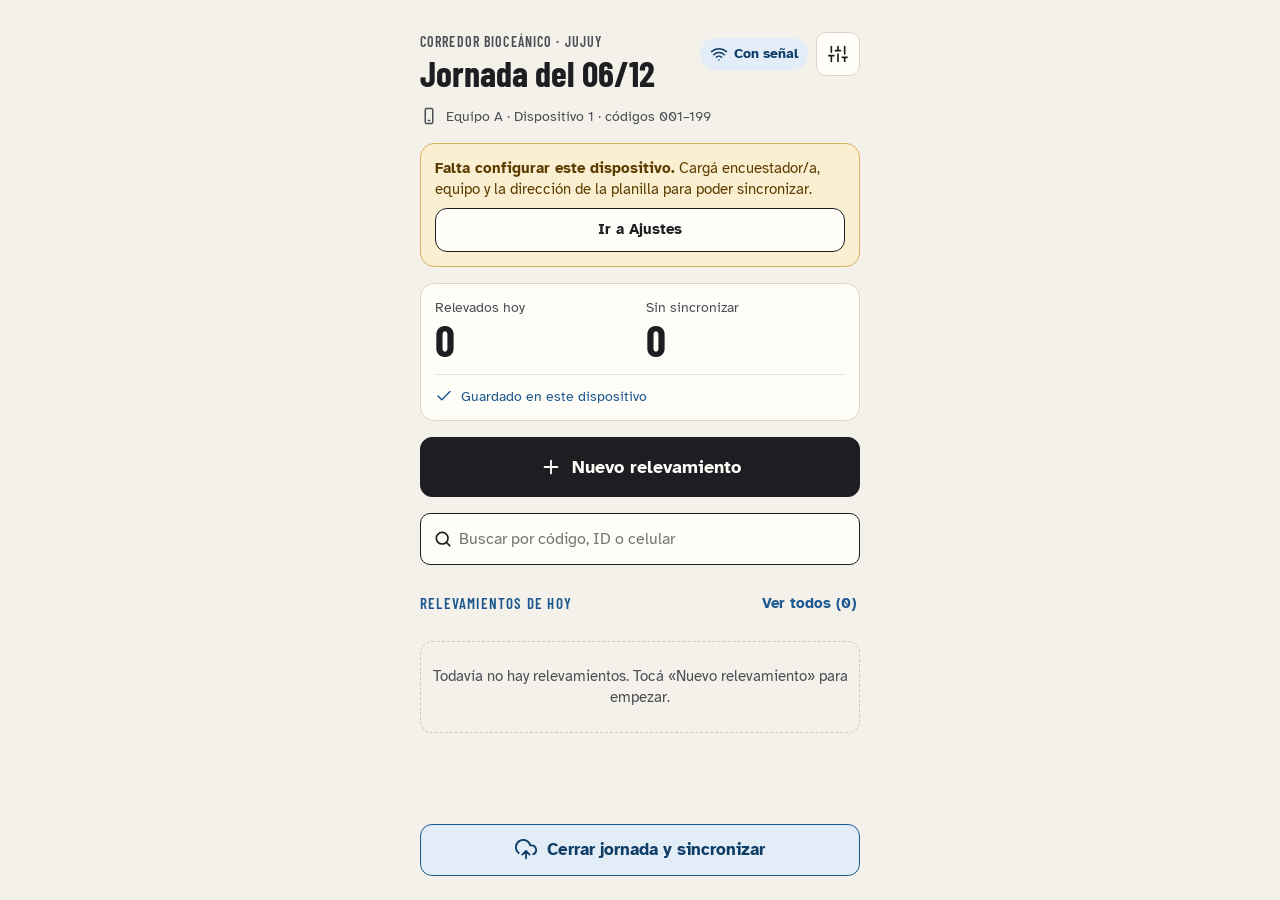
==== index.html @ 430e8801 "Add files via upload" ====
<!doctype html>
<html lang="es">
<head>
<meta charset="utf-8">
<meta name="viewport" content="width=device-width, initial-scale=1, viewport-fit=cover">
<meta name="theme-color" content="#1C1E21">
<meta name="description" content="Relevamiento sociodemográfico y biológico de conductores de camiones del Corredor Bioceánico (Jujuy). Funciona sin conexión.">
<title>Relevamiento · Corredor Bioceánico Jujuy</title>
<link rel="manifest" href="manifest.webmanifest">
<link rel="icon" href="icons/icono-192.png" type="image/png">
<link rel="apple-touch-icon" href="icons/icono-192.png">
<link rel="preconnect" href="https://fonts.googleapis.com">
<link rel="preconnect" href="https://fonts.gstatic.com" crossorigin>
<link rel="stylesheet" href="https://fonts.googleapis.com/css2?family=Atkinson+Hyperlegible:wght@400;700&family=Barlow+Condensed:wght@600;700&family=IBM+Plex+Mono:wght@500&display=swap">
<link rel="stylesheet" href="css/estilos.css">
</head>
<body>
<div id="app" aria-live="polite"><main class="pantalla"><p>Cargando…</p></main></div>
<noscript><p style="padding:20px">Esta aplicación necesita JavaScript activado.</p></noscript>
<script src="js/config.js"></script>
<script src="js/calculos.js"></script>
<script src="js/cuestionario.js"></script>
<script src="js/registro.js"></script>
<script src="js/sync.js"></script>
<script src="js/db.js"></script>
<script src="js/app.js"></script>
</body>
</html>
---- css/estilos.css ----
/* Relevamiento · Corredor Bioceánico Jujuy — estilos de la app de campo */
:root {
  --suelo: #F4F1EA;
  --superficie: #FFFDF8;
  --tinta: #1C1E21;
  --tinta-2: #4A4E54;
  --linea: #DCD6C8;
  --linea-2: #CFC8B8;
  --borde-campo: #8A8F96;
  --azul: #1A588F;
  --azul-osc: #0F3D66;
  --azul-claro: #E3EDF8;
  --ambar: #E8A317;
  --ambar-claro: #FBEFD2;
  --ambar-osc: #5C3D00;
  --error: #9A3412;
  --r1: #EED59B; --r2: #DEA553; --r3: #CA7322; --r4: #A44C1D; --r5: #772C1A;
  --f-texto: 'Atkinson Hyperlegible', 'Segoe UI', system-ui, sans-serif;
  --f-titulo: 'Barlow Condensed', 'Arial Narrow', 'Roboto Condensed', sans-serif;
  --f-mono: 'IBM Plex Mono', ui-monospace, 'Roboto Mono', monospace;
}
* { box-sizing: border-box; }
html, body { margin: 0; background: var(--suelo); color: var(--tinta); }
body { font-family: var(--f-texto); font-size: 16px; line-height: 1.4; -webkit-text-size-adjust: 100%; }
button, input, select, textarea { font: inherit; color: inherit; }
a { color: var(--azul); }
a:hover { color: var(--azul-osc); }
:focus-visible { outline: 3px solid var(--azul); outline-offset: 2px; }
h1[tabindex="-1"]:focus { outline: none; }
[hidden] { display: none !important; }

.pantalla { max-width: 480px; margin: 0 auto; min-height: 100vh; min-height: 100dvh; padding: 20px 20px 24px;
  display: flex; flex-direction: column; gap: 16px; }
.pantalla.ancha { max-width: 720px; }

/* Encabezados */
.ceja { font-family: var(--f-titulo); font-size: 14px; font-weight: 600; letter-spacing: .08em; text-transform: uppercase; color: var(--tinta-2); }
.ceja.azul { color: var(--azul); font-size: 15px; }
h1.titulo { margin: 0; font-family: var(--f-titulo); font-size: 28px; line-height: 1.05; font-weight: 700; }
h1.titulo.grande { font-size: 36px; }
h2.seccion { margin: 0; font-family: var(--f-titulo); font-size: 15px; font-weight: 600; letter-spacing: .08em; text-transform: uppercase; color: var(--azul); }
.barra { display: flex; align-items: center; gap: 12px; min-height: 48px; }
.barra .bloque-titulo { display: flex; flex-direction: column; min-width: 0; flex: 1; }
.cabecera { display: flex; justify-content: space-between; align-items: flex-start; gap: 12px; }
.icono-btn { width: 44px; height: 44px; display: inline-flex; align-items: center; justify-content: center; flex: none;
  border-radius: 10px; color: var(--tinta); background: var(--superficie); border: 1.5px solid var(--linea); cursor: pointer; text-decoration: none; padding: 0; }
svg.ico { width: 20px; height: 20px; fill: none; stroke: currentColor; stroke-width: 2; stroke-linecap: round; stroke-linejoin: round; flex: none; }

.chip-red { display: inline-flex; align-items: center; gap: 6px; padding: 6px 10px; border-radius: 999px; font-size: 14px; font-weight: 700; flex: none; }
.chip-red.sin { background: var(--ambar-claro); color: var(--ambar-osc); }
.chip-red.con { background: var(--azul-claro); color: var(--azul-osc); }
.linea-dispositivo { display: flex; align-items: flex-start; gap: 8px; font-size: 14px; color: var(--tinta-2); }

/* Placas de código */
.placa { font-family: var(--f-mono); font-weight: 500; border: 2px solid var(--tinta); border-radius: 12px; background: var(--superficie);
  padding: 10px 14px; display: flex; flex-direction: column; align-items: center; gap: 2px; }
.placa .valor { font-size: 34px; letter-spacing: .04em; }
.placa .partes { font-family: var(--f-titulo); font-size: 14px; font-weight: 600; letter-spacing: .1em; text-transform: uppercase; color: var(--tinta-2); }
.placa-chica { font-family: var(--f-mono); font-size: 13px; font-weight: 500; padding: 4px 7px; border: 1.5px solid var(--tinta); border-radius: 6px; background: var(--superficie); flex: none; white-space: nowrap; }

/* Tarjetas */
.tarjeta { background: var(--superficie); border: 1.5px solid var(--linea); border-radius: 14px; padding: 14px; display: flex; flex-direction: column; gap: 8px; }
.tarjeta.azul { background: var(--azul-claro); border-color: var(--azul); }
.tarjeta.discontinua { border-style: dashed; border-color: #6B6F75; }
.tarjeta.aviso { background: var(--ambar-claro); border-color: #D9B25F; color: var(--ambar-osc); }
.tarjeta p { margin: 0; font-size: 15px; }
.cifras { display: grid; grid-template-columns: repeat(2, minmax(0, 1fr)); gap: 12px; }
.cifras.tres { grid-template-columns: repeat(3, minmax(0, 1fr)); }
.cifra { display: flex; flex-direction: column; }
.cifra .rotulo { font-size: 14px; color: var(--tinta-2); }
.cifra .numero { font-family: var(--f-titulo); font-size: 44px; line-height: 1; font-weight: 700; display: flex; align-items: center; gap: 8px; }
.cifras.tres .numero { font-size: 34px; }
.punto-pendiente { width: 12px; height: 12px; border-radius: 50%; background: var(--ambar); border: 2px solid var(--ambar-osc); flex: none; display: inline-block; }
.separador { border-top: 1px solid #E6E1D5; padding-top: 12px; }
.ok-linea { display: flex; align-items: center; gap: 8px; font-size: 14px; color: var(--azul); }
.error-linea { display: flex; align-items: center; gap: 8px; font-size: 14px; color: var(--error); }

/* Botones */
.btn { display: flex; align-items: center; justify-content: center; gap: 10px; min-height: 52px; padding: 0 16px; border-radius: 12px;
  font-size: 17px; font-weight: 700; text-decoration: none; cursor: pointer; border: 1.5px solid var(--tinta); background: var(--superficie); color: var(--tinta); }
.btn.primario { background: var(--tinta); color: var(--superficie); min-height: 60px; font-size: 18px; }
.btn.azul { background: var(--azul); border-color: var(--azul); color: #fff; }
.btn.azul-claro { background: var(--azul-claro); border-color: var(--azul); color: var(--azul-osc); }
.btn.chico { min-height: 44px; font-size: 15px; padding: 0 12px; }
.btn.peligro { color: var(--error); border-color: var(--error); }
.btn:disabled { opacity: .45; cursor: not-allowed; }
.fila-botones { display: grid; grid-template-columns: minmax(0, 1fr) minmax(0, 2fr); gap: 10px; }
.empujar-abajo { margin-top: auto; }
.pie-fijo { position: sticky; bottom: 0; margin: 0 -20px -24px; padding: 12px 20px 20px; background: linear-gradient(to bottom, rgba(244,241,234,0), var(--suelo) 18px); }

/* Preguntas */
fieldset.pregunta { margin: 0; padding: 0; border: 0; display: flex; flex-direction: column; gap: 8px; min-width: 0; }
fieldset.pregunta legend { padding: 0; margin-bottom: 8px; font-size: 17px; font-weight: 700; line-height: 1.35; }
.num-preg { font-family: var(--f-mono); font-size: 14px; color: var(--azul); margin-right: 6px; }
.opciones { display: flex; flex-direction: column; gap: 8px; }
.opciones.en-linea { flex-direction: row; flex-wrap: wrap; }
.opciones.grilla-2 { display: grid; grid-template-columns: repeat(2, minmax(0, 1fr)); }
.opciones.grilla-3 { display: grid; grid-template-columns: repeat(3, minmax(0, 1fr)); }
.opcion { min-height: 48px; padding: 8px 14px; border-radius: 10px; border: 1.5px solid var(--linea-2); background: var(--superficie);
  color: var(--tinta); font-size: 16px; text-align: left; display: flex; align-items: center; gap: 12px; cursor: pointer; }
.opciones.en-linea .opcion, .opciones.grilla-2 .opcion, .opciones.grilla-3 .opcion { justify-content: center; text-align: center; padding: 8px 12px; }
.opcion[aria-pressed="true"] { border-color: var(--tinta); background: var(--tinta); color: var(--superficie); font-weight: 700; }
.marca { width: 20px; height: 20px; border-radius: 50%; border: 2px solid var(--borde-campo); flex: none; }
.opcion[aria-pressed="true"] .marca { border: 6px solid var(--ambar); background: var(--tinta); }
.marca.cuadrada { border-radius: 5px; display: inline-flex; align-items: center; justify-content: center; }
.opcion[aria-pressed="true"] .marca.cuadrada { border: 2px solid var(--ambar); background: var(--ambar); }
.opcion .marca.cuadrada svg { width: 14px; height: 14px; stroke: var(--tinta); stroke-width: 3; opacity: 0; }
.opcion[aria-pressed="true"] .marca.cuadrada svg { opacity: 1; }

.campo { display: flex; flex-direction: column; gap: 4px; min-width: 0; }
.campo label, .rotulo-campo { font-size: 14px; font-weight: 700; }
.entrada { height: 52px; border: 1.5px solid var(--borde-campo); border-radius: 10px; background: var(--superficie); padding: 0 14px; font-size: 17px; width: 100%; min-width: 0; }
.entrada.mono { font-family: var(--f-mono); font-size: 20px; }
.entrada.centro { text-align: center; }
textarea.entrada { height: auto; min-height: 80px; padding: 10px 14px; resize: vertical; }
.con-unidad { display: flex; align-items: center; gap: 6px; height: 52px; border: 1.5px solid var(--borde-campo); border-radius: 10px; background: var(--superficie); padding: 0 12px; }
.con-unidad input { border: 0; outline: none; background: transparent; font-family: var(--f-mono); font-size: 20px; width: 100%; min-width: 0; padding: 0; }
.con-unidad:focus-within, .entrada:focus { border-color: var(--azul); border-width: 2px; outline: none; }
.con-unidad .unidad { font-size: 14px; color: var(--tinta-2); }
.ayuda { font-size: 13px; color: var(--tinta-2); }
.ayuda.error { color: var(--error); font-weight: 700; }
.invalido { border-color: var(--error) !important; }
.grilla-campos { display: grid; grid-template-columns: repeat(2, minmax(0, 1fr)); gap: 10px; }
.grilla-campos.tres { grid-template-columns: repeat(3, minmax(0, 1fr)); }
.fila-lista { display: grid; grid-template-columns: 116px minmax(0, 1fr); gap: 8px; align-items: center; }
.fila-lista label { font-size: 14px; line-height: 1.25; font-weight: 400; }
select.entrada { padding: 0 10px; font-size: 16px; }
.casilla-linea { display: flex; align-items: flex-start; gap: 12px; background: var(--superficie); border: 1.5px solid var(--linea); border-radius: 12px; padding: 12px 14px; }
.casilla-linea input { width: 24px; height: 24px; margin: 0; accent-color: var(--tinta); flex: none; }
.casilla-linea label { font-size: 15px; line-height: 1.35; }

/* Progreso */
.pasos { display: grid; gap: 6px; }
.paso { display: flex; flex-direction: column; gap: 4px; font-size: 13px; color: var(--tinta-2); background: none; border: 0; padding: 0; text-align: left; cursor: pointer; }
.paso .barrita { height: 6px; border-radius: 3px; background: var(--linea); }
.paso.hecho .barrita { background: var(--tinta); }
.paso.actual { color: var(--tinta); font-weight: 700; }
.paso.actual .barrita { background: var(--ambar); }
.segmentos { display: grid; gap: 4px; }
.segmento { height: 10px; border-radius: 4px; background: var(--linea); border: 0; padding: 0; cursor: pointer; }
.segmento.hecho { background: var(--tinta); }
.segmento.actual { background: var(--ambar); }
.fila-progreso { display: flex; justify-content: space-between; align-items: center; gap: 8px; font-size: 14px; }

/* Lista de relevamientos */
.lista { display: flex; flex-direction: column; gap: 8px; }
.registro { background: var(--superficie); border: 1.5px solid var(--linea); border-radius: 12px; padding: 12px 14px; display: flex; flex-direction: column; gap: 8px; text-align: left; cursor: pointer; width: 100%; }
.registro .arriba, .registro .abajo { display: flex; justify-content: space-between; align-items: center; gap: 8px; }
.registro .cod { font-family: var(--f-mono); font-size: 17px; font-weight: 500; }
.registro .hora { font-size: 14px; color: var(--tinta-2); }
.pildoras { display: flex; gap: 6px; flex-wrap: wrap; }
.pildora { padding: 1px 7px; border-radius: 6px; border: 1.5px solid var(--borde-campo); color: var(--tinta-2); font-size: 13px; font-weight: 700; }
.pildora.hecha { background: var(--tinta); border-color: var(--tinta); color: var(--superficie); }
.pildora.rechazada { border-style: dashed; }
.estado { display: inline-flex; align-items: center; gap: 6px; font-size: 13px; font-weight: 700; white-space: nowrap; }
.estado.pend { color: var(--ambar-osc); }
.estado.inc { color: var(--error); }
.estado.sinc { color: var(--azul); }
.estado .punto-pendiente { width: 10px; height: 10px; }
.vacio { text-align: center; color: var(--tinta-2); font-size: 15px; padding: 24px 8px; border: 1.5px dashed var(--linea-2); border-radius: 12px; }

/* Cálculos y resultados */
.calc { background: var(--azul-claro); border: 1.5px solid var(--azul); border-radius: 12px; padding: 12px 14px; display: flex; flex-direction: column; gap: 6px; }
.calc .titulo-calc { display: flex; align-items: center; gap: 8px; font-family: var(--f-titulo); font-size: 15px; font-weight: 600; letter-spacing: .08em; text-transform: uppercase; color: var(--azul-osc); }
.calc-fila { display: flex; justify-content: space-between; align-items: center; gap: 8px; font-size: 15px; }
.calc-fila .pts { font-family: var(--f-mono); font-size: 13px; white-space: nowrap; }
.calc .nota { font-size: 13px; color: #2B4A66; }
.resumen-pie { flex: 1; min-width: 0; display: flex; flex-direction: column; font-size: 14px; line-height: 1.3; }
.fila-pie { display: flex; align-items: center; gap: 12px; }
.resultado-cabeza { display: flex; justify-content: space-between; align-items: flex-end; gap: 12px; }
.grande-num { display: flex; align-items: baseline; gap: 4px; }
.grande-num .n { font-family: var(--f-titulo); font-size: 52px; line-height: .95; font-weight: 700; }
.grande-num .u { font-size: 15px; color: var(--tinta-2); }
.categoria { display: flex; flex-direction: column; align-items: flex-end; text-align: right; }
.categoria .c { font-family: var(--f-titulo); font-size: 28px; line-height: 1; font-weight: 700; }
.categoria .p { font-size: 14px; color: var(--tinta-2); }
.escala { display: grid; gap: 3px; margin-top: 4px; }
.escala span { height: 12px; border-radius: 3px; }
.escala .activo { box-shadow: 0 0 0 2px var(--superficie), 0 0 0 4px var(--tinta); }
.escala-rotulos { display: grid; gap: 3px; font-size: 13px; color: var(--tinta-2); text-align: center; }
.escala-rotulos .activo { color: var(--tinta); font-weight: 700; }
.detalle-pts { margin: 2px 0 0; font-size: 13px; color: var(--tinta-2); }
.etiqueta-aviso { align-self: flex-start; font-size: 13px; padding: 4px 8px; border-radius: 6px; background: var(--ambar-claro); color: var(--ambar-osc); }

/* Mensajes */
.toast { position: fixed; left: 50%; bottom: 24px; transform: translateX(-50%); max-width: calc(100% - 40px); background: var(--tinta); color: var(--superficie);
  padding: 12px 16px; border-radius: 12px; font-size: 15px; z-index: 10; box-shadow: 0 6px 24px rgba(0,0,0,.2); }
.oculto-visual { position: absolute; width: 1px; height: 1px; overflow: hidden; clip: rect(0 0 0 0); white-space: nowrap; }
.resultados-importacion { display: flex; flex-direction: column; gap: 6px; font-size: 14px; }

@media (min-width: 720px) {
  .pantalla { padding-top: 32px; }
}
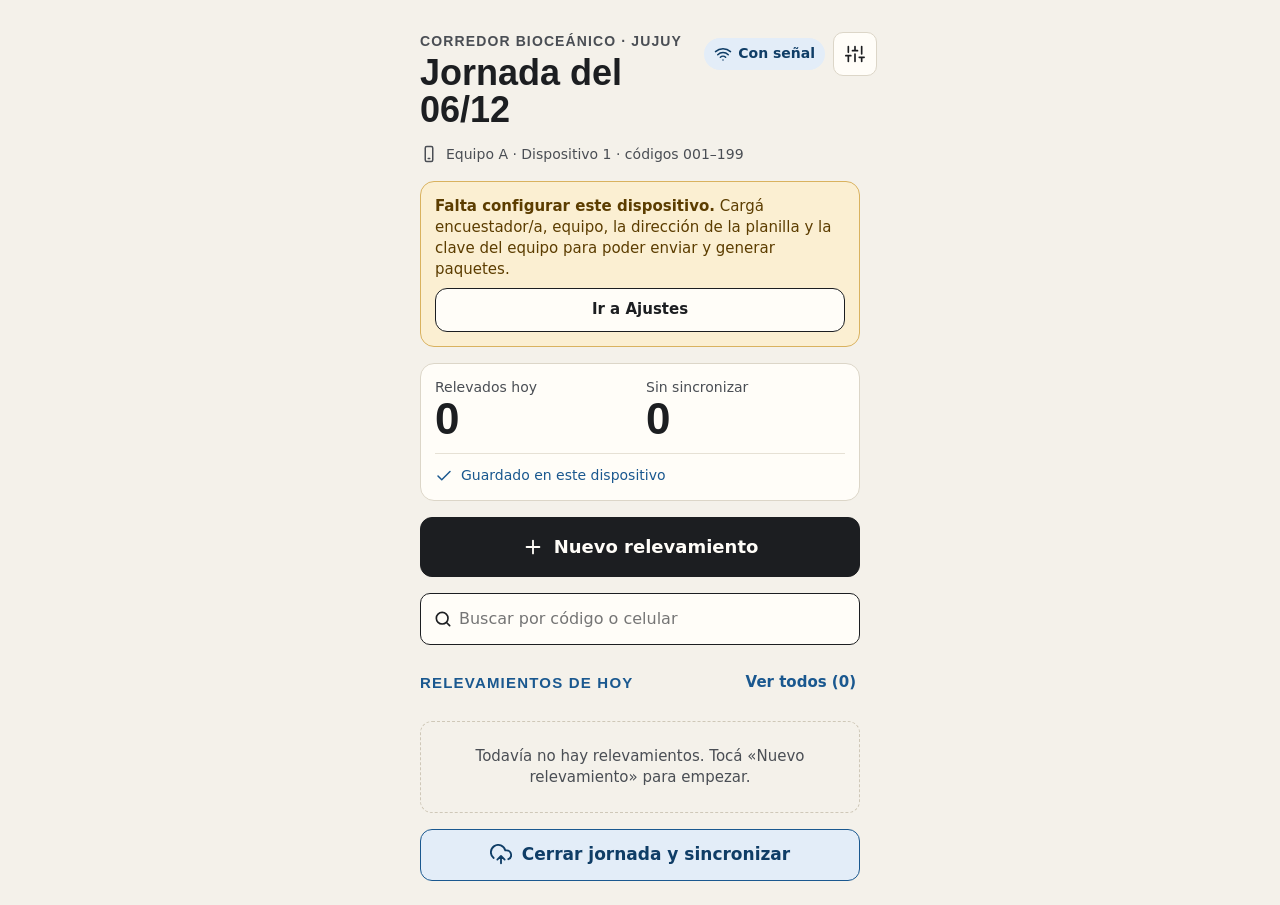
==== commit 8a434a5d: "Add files via upload" ====
--- a/index.html
+++ b/index.html
@@ -3,6 +3,9 @@
 <head>
 <meta charset="utf-8">
 <meta name="viewport" content="width=device-width, initial-scale=1, viewport-fit=cover">
+<!-- Seguridad (1.4): solo se ejecutan los programas de la propia app y solo se envían datos al script de Google. -->
+<meta http-equiv="Content-Security-Policy" content="default-src 'self'; script-src 'self'; style-src 'self' 'unsafe-inline' https://fonts.googleapis.com; font-src 'self' https://fonts.gstatic.com; img-src 'self' data: blob:; connect-src 'self' https://script.google.com https://script.googleusercontent.com; worker-src 'self'; manifest-src 'self'; object-src 'none'; base-uri 'none'; form-action 'none'">
+<meta name="referrer" content="no-referrer">
 <meta name="theme-color" content="#1C1E21">
 <meta name="description" content="Relevamiento sociodemográfico y biológico de conductores de camiones del Corredor Bioceánico (Jujuy). Funciona sin conexión.">
 <title>Relevamiento · Corredor Bioceánico Jujuy</title>
--- a/css/estilos.css
+++ b/css/estilos.css
@@ -187,6 +187,9 @@
   padding: 12px 16px; border-radius: 12px; font-size: 15px; z-index: 10; box-shadow: 0 6px 24px rgba(0,0,0,.2); }
 .oculto-visual { position: absolute; width: 1px; height: 1px; overflow: hidden; clip: rect(0 0 0 0); white-space: nowrap; }
 .resultados-importacion { display: flex; flex-direction: column; gap: 6px; font-size: 14px; }
+.mono { font-family: var(--f-mono); }
+.bitacora { display: flex; flex-direction: column; gap: 6px; max-height: 300px; overflow-y: auto; overflow-wrap: anywhere; }
+details.tarjeta > summary { list-style: revert; }
 
 @media (min-width: 720px) {
   .pantalla { padding-top: 32px; }
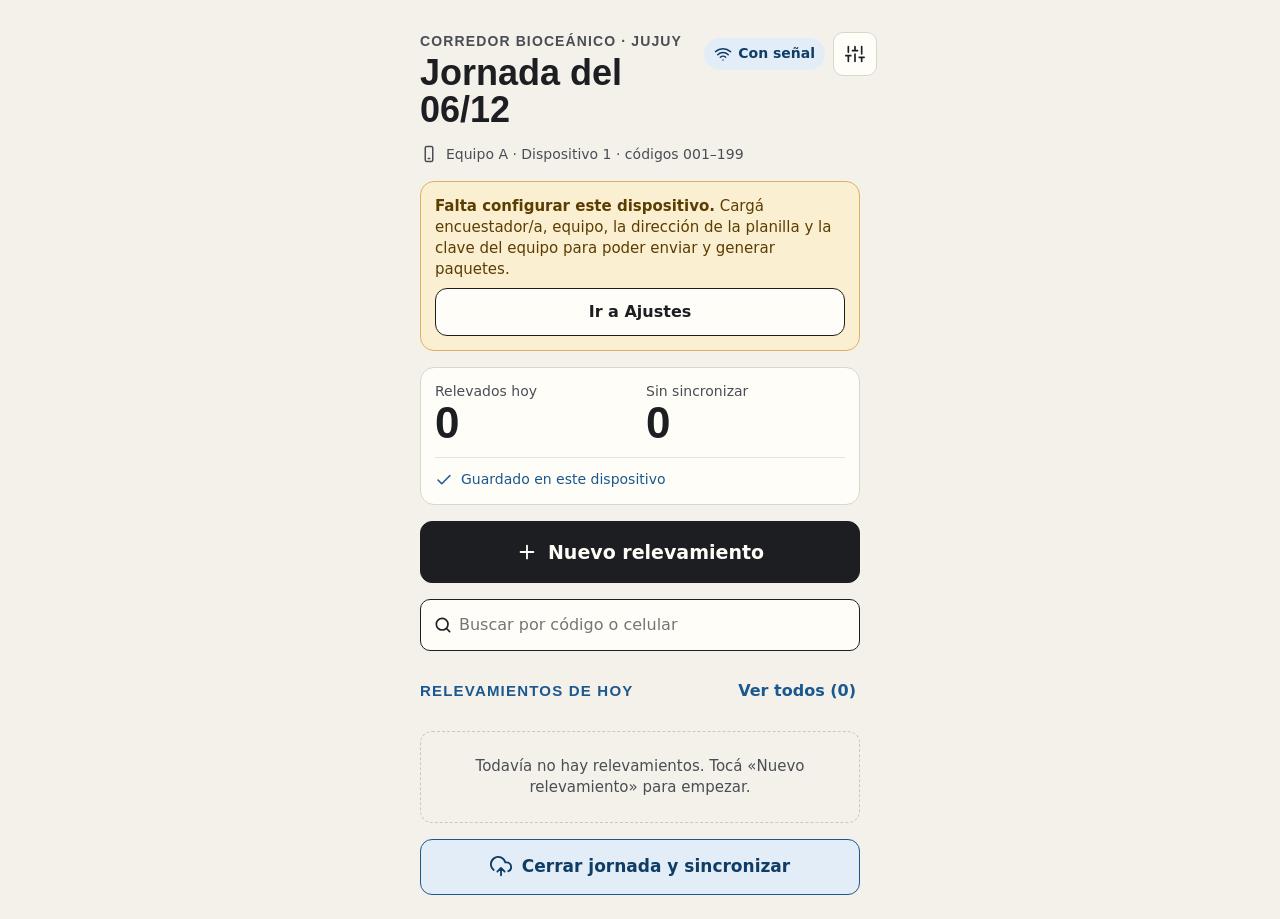
==== commit 8e8dc21e: "Add files via upload" ====
--- a/index.html
+++ b/index.html
@@ -4,7 +4,7 @@
 <meta charset="utf-8">
 <meta name="viewport" content="width=device-width, initial-scale=1, viewport-fit=cover">
 <!-- Seguridad (1.4): solo se ejecutan los programas de la propia app y solo se envían datos al script de Google. -->
-<meta http-equiv="Content-Security-Policy" content="default-src 'self'; script-src 'self'; style-src 'self' 'unsafe-inline' https://fonts.googleapis.com; font-src 'self' https://fonts.gstatic.com; img-src 'self' data: blob:; connect-src 'self' https://script.google.com https://script.googleusercontent.com; worker-src 'self'; manifest-src 'self'; object-src 'none'; base-uri 'none'; form-action 'none'">
+<meta http-equiv="Content-Security-Policy" content="default-src 'self'; script-src 'self'; style-src 'self' 'unsafe-inline' https://fonts.googleapis.com; font-src 'self' https://fonts.gstatic.com; img-src 'self' data: blob:; media-src 'self' blob:; connect-src 'self' https://script.google.com https://script.googleusercontent.com; worker-src 'self'; manifest-src 'self'; object-src 'none'; base-uri 'none'; form-action 'none'">
 <meta name="referrer" content="no-referrer">
 <meta name="theme-color" content="#1C1E21">
 <meta name="description" content="Relevamiento sociodemográfico y biológico de conductores de camiones del Corredor Bioceánico (Jujuy). Funciona sin conexión.">
@@ -26,6 +26,7 @@
 <script src="js/registro.js"></script>
 <script src="js/sync.js"></script>
 <script src="js/db.js"></script>
+<script src="js/grabacion.js"></script>
 <script src="js/app.js"></script>
 </body>
 </html>
--- a/css/estilos.css
+++ b/css/estilos.css
@@ -96,6 +96,7 @@
 .opciones.en-linea { flex-direction: row; flex-wrap: wrap; }
 .opciones.grilla-2 { display: grid; grid-template-columns: repeat(2, minmax(0, 1fr)); }
 .opciones.grilla-3 { display: grid; grid-template-columns: repeat(3, minmax(0, 1fr)); }
+.opciones.grilla-3.primera-sola > .opcion:first-child { grid-column: 1 / -1; }
 .opcion { min-height: 48px; padding: 8px 14px; border-radius: 10px; border: 1.5px solid var(--linea-2); background: var(--superficie);
   color: var(--tinta); font-size: 16px; text-align: left; display: flex; align-items: center; gap: 12px; cursor: pointer; }
 .opciones.en-linea .opcion, .opciones.grilla-2 .opcion, .opciones.grilla-3 .opcion { justify-content: center; text-align: center; padding: 8px 12px; }
@@ -194,3 +195,49 @@
 @media (min-width: 720px) {
   .pantalla { padding-top: 32px; }
 }
+
+/* ---------- App 1.5: botones más grandes, grabación y entrevista ---------- */
+.opciones { gap: 10px; }
+.opcion { min-height: 56px; font-size: 17px; border-width: 2px; border-radius: 12px; }
+.opciones.grilla-2 .opcion, .opciones.grilla-3 .opcion { padding: 6px 10px; line-height: 1.2; }
+.opciones.ultima-sola > .opcion:last-child { grid-column: 1 / -1; }
+.btn { min-height: 56px; font-size: 17px; }
+.btn.primario { min-height: 62px; font-size: 19px; }
+.btn.chico { min-height: 48px; font-size: 16px; }
+.pregunta legend { font-size: 18px; }
+.casilla-linea.grande input { width: 30px; height: 30px; }
+.casilla-linea.grande label { font-size: 17px; }
+
+.etiqueta-prueba { align-self: flex-start; margin-top: 4px; padding: 3px 10px; border-radius: 6px; background: #7A3E00; color: #FFFDF8;
+  font-family: var(--f-titulo); font-size: 15px; font-weight: 700; letter-spacing: .06em; text-transform: uppercase; }
+
+.barra-grabacion { position: sticky; top: 0; z-index: 5; display: flex; align-items: center; gap: 10px; padding: 6px 6px 6px 14px;
+  border-radius: 12px; background: var(--tinta); color: var(--superficie); font-weight: 700; }
+.barra-grabacion .btn { background: transparent; color: var(--superficie); border: 2px solid var(--superficie); }
+.barra-grabacion.pausada { background: #4A4E54; }
+.barra-grabacion.cortada { background: #9A3412; justify-content: space-between; }
+.punto-grabando { width: 14px; height: 14px; border-radius: 50%; background: #E5484D; flex: none; display: inline-block; }
+.barra-grabacion:not(.pausada) .punto-grabando { animation: latido 1.2s ease-in-out infinite; }
+@keyframes latido { 50% { opacity: .35; } }
+@media (prefers-reduced-motion: reduce) { .barra-grabacion .punto-grabando { animation: none; } }
+.punto-detener { width: 14px; height: 14px; border-radius: 3px; background: var(--superficie); flex: none; display: inline-block; }
+
+.profundizar { background: var(--azul-claro); border: 2px solid var(--azul); border-radius: 14px; padding: 6px; display: flex; flex-direction: column; gap: 4px; }
+.prof-cabeza { display: flex; align-items: center; justify-content: space-between; gap: 8px; min-height: 56px; padding: 0 8px 0 10px;
+  border: 0; border-radius: 10px; background: transparent; color: var(--azul-osc); cursor: pointer; text-align: left; }
+.prof-titulo { font-family: var(--f-titulo); font-size: 19px; font-weight: 700; letter-spacing: .04em; text-transform: uppercase; }
+.prof-cuenta { display: flex; align-items: center; gap: 8px; flex: none; font-size: 16px; font-weight: 700; }
+.prof-flecha { display: flex; width: 34px; height: 34px; border-radius: 8px; background: var(--azul-osc); color: var(--superficie);
+  align-items: center; justify-content: center; font-size: 16px; }
+.prof-fila { display: flex; align-items: center; gap: 12px; min-height: 56px; padding: 6px 10px; border: 0; border-radius: 10px;
+  background: transparent; color: var(--tinta); font-size: 17px; line-height: 1.25; text-align: left; cursor: pointer; }
+.prof-fila[aria-pressed="true"] { background: var(--superficie); }
+.prof-caja { width: 32px; height: 32px; border-radius: 8px; flex: none; display: flex; align-items: center; justify-content: center;
+  border: 2px solid var(--azul); background: var(--superficie); font-size: 20px; font-weight: 700; }
+.prof-fila[aria-pressed="true"] .prof-caja { background: var(--azul-osc); border-color: var(--azul-osc); color: var(--superficie); }
+
+.lista-consentimiento { margin: 0; padding-left: 20px; display: flex; flex-direction: column; gap: 4px; font-size: 16px; }
+.fila-pendiente { display: flex; justify-content: space-between; align-items: center; min-height: 52px; padding: 0 4px;
+  border-top: 1px solid var(--linea); font-size: 17px; color: var(--tinta); text-decoration: none; }
+.fila-pendiente b { color: var(--azul); }
+.opciones.primera-sola > .opcion:first-child { grid-column: 1 / -1; }
